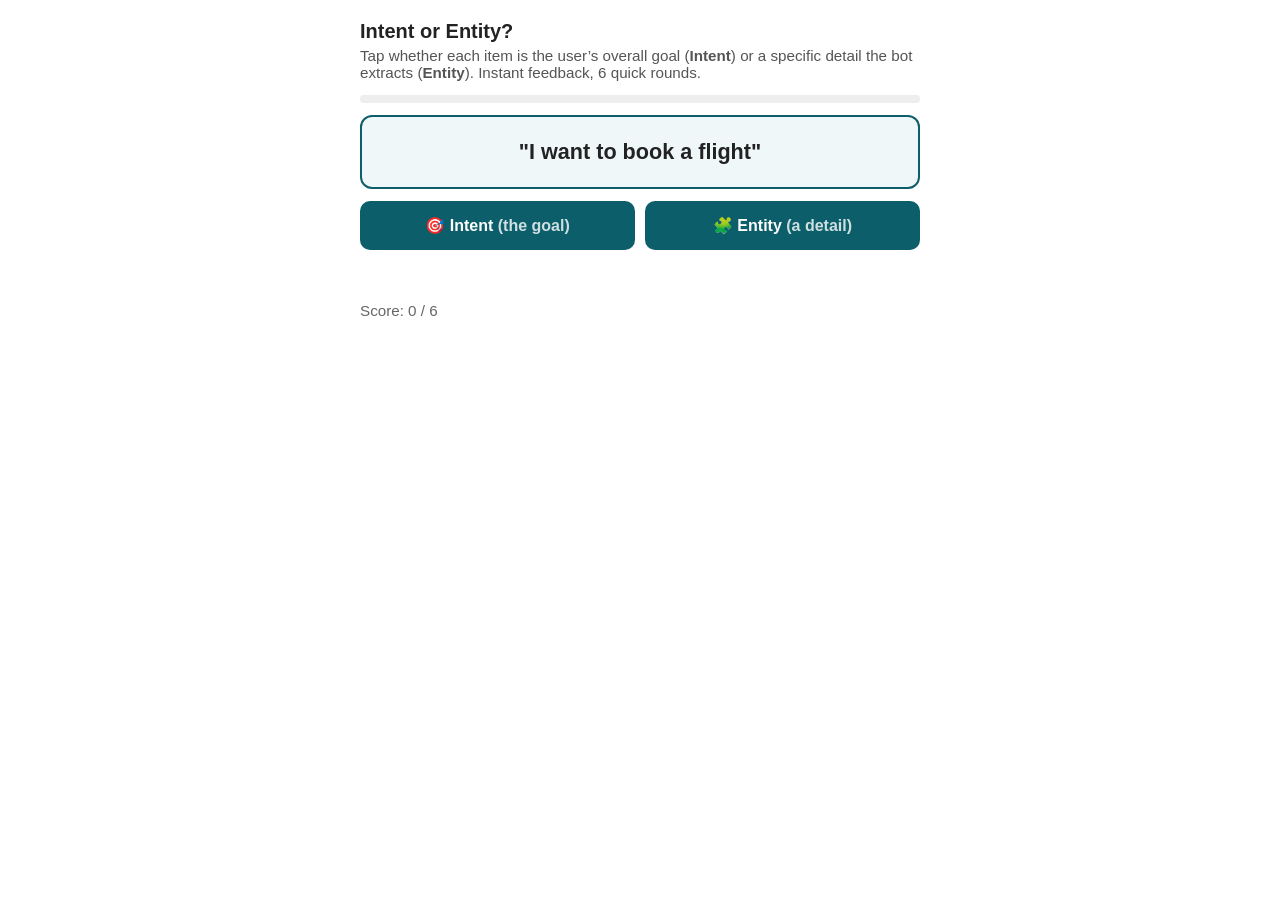
==== intent-or-entity-sorter.html @ b20c9c91 "Add files via upload" ====
<!doctype html>
<html lang="en">
<head>
<meta charset="utf-8">
<meta name="viewport" content="width=device-width,initial-scale=1">
<title>Intent or Entity? — sorter</title>
<style>
  :root{ --teal:#0C5F6A; --ink:#222; }
  *{box-sizing:border-box}
  body{font-family:-apple-system,BlinkMacSystemFont,"Segoe UI",Roboto,Helvetica,Arial,sans-serif;margin:0;padding:20px;background:#fff;color:var(--ink)}
  .wrap{max-width:560px;margin:0 auto}
  h1{font-size:1.25rem;margin:0 0 4px}
  p.sub{margin:0 0 14px;color:#555;font-size:.95rem}
  .bar{height:8px;background:#eee;border-radius:5px;overflow:hidden;margin:10px 0}
  .fill{height:100%;background:var(--teal);width:0;transition:width .3s}
  .item{font-size:1.35rem;font-weight:700;text-align:center;padding:22px 16px;border:2px solid var(--teal);border-radius:12px;background:#f0f7f8;margin:12px 0}
  .btns{display:flex;gap:10px}
  button.choice{flex:1;padding:15px;font-size:1rem;font-weight:600;border:0;border-radius:10px;background:var(--teal);color:#fff;cursor:pointer;transition:transform .08s}
  button.choice:hover{filter:brightness(1.08)}
  button.choice:active{transform:scale(.97)}
  .fb{margin-top:14px;padding:13px 15px;border-radius:10px;min-height:20px;font-size:.97rem}
  .fb.ok{background:#e8f5e9;border:1px solid #2e7d32}
  .fb.no{background:#fdecea;border:1px solid #c62828}
  .row{display:flex;justify-content:space-between;align-items:center;margin-top:12px}
  .score{color:#666;font-size:.95rem}
  button.next{padding:11px 20px;border:0;border-radius:10px;background:#444;color:#fff;cursor:pointer;font-weight:600}
  .hide{display:none}
  .done{text-align:center;padding:10px}
  .done .big{font-size:2rem;font-weight:800;color:var(--teal)}
</style>
</head>
<body>
<div class="wrap">
  <h1>Intent or Entity?</h1>
  <p class="sub">Tap whether each item is the user&rsquo;s overall goal (<strong>Intent</strong>) or a specific detail the bot extracts (<strong>Entity</strong>). Instant feedback, 6 quick rounds.</p>
  <div class="bar"><div class="fill" id="fill"></div></div>

  <div id="play">
    <div class="item" id="item"></div>
    <div class="btns">
      <button class="choice" onclick="answer('Intent')">🎯 Intent <span style="opacity:.8">(the goal)</span></button>
      <button class="choice" onclick="answer('Entity')">🧩 Entity <span style="opacity:.8">(a detail)</span></button>
    </div>
    <div class="fb" id="fb"></div>
    <div class="row">
      <span class="score" id="score">Score: 0 / 6</span>
      <button class="next hide" id="next" onclick="nxt()">Next &rarr;</button>
    </div>
  </div>

  <div id="end" class="done hide">
    <div class="big" id="endScore"></div>
    <p id="endMsg"></p>
    <button class="next" onclick="restart()">&#8635; Play again</button>
  </div>
</div>

<script>
  var Q=[
    {t:'"I want to book a flight"', a:'Intent', w:'the whole message is the goal (book_flight).'},
    {t:'Berlin  (a destination)',   a:'Entity', w:'a specific detail the bot extracts (destination).'},
    {t:'next Friday  (a date)',     a:'Entity', w:'an extracted detail (date).'},
    {t:'"Track my order"',          a:'Intent', w:'the user’s goal (track_order).'},
    {t:'large  (a coffee size)',    a:'Entity', w:'an extracted detail (size).'},
    {t:'"I’d like to order a coffee"', a:'Intent', w:'the goal (order_coffee).'}
  ];
  var i=0, s=0, answered=false;
  function $(id){return document.getElementById(id);}
  function render(){
    var q=Q[i];
    $('item').textContent=q.t;
    $('fb').className='fb'; $('fb').textContent='';
    $('next').classList.add('hide');
    $('fill').style.width=(i/Q.length*100)+'%';
    $('score').textContent='Score: '+s+' / '+Q.length;
    answered=false;
  }
  function answer(c){
    if(answered) return; answered=true;
    var q=Q[i], fb=$('fb');
    if(c===q.a){ s++; fb.className='fb ok'; fb.textContent='✓ Correct — '+q.w; }
    else { fb.className='fb no'; fb.textContent='✗ Not quite — it’s an '+q.a+'. Here, '+q.w; }
    $('score').textContent='Score: '+s+' / '+Q.length;
    $('next').classList.remove('hide');
  }
  function nxt(){
    i++;
    if(i>=Q.length){ finish(); return; }
    render();
  }
  function finish(){
    $('play').classList.add('hide');
    $('fill').style.width='100%';
    $('end').classList.remove('hide');
    $('endScore').textContent='🏆  '+s+' / '+Q.length;
    $('endMsg').textContent = s===Q.length ? 'Perfect — you’ve got the intent/entity split nailed. You’ll use exactly this when you build A2 in Dialogflow.'
      : (s>=4 ? 'Solid. Remember: one message → one intent (the goal) + the details are entities.' : 'Worth another go — the goal is the intent; each specific detail is an entity.');
  }
  function restart(){ i=0; s=0; $('end').classList.add('hide'); $('play').classList.remove('hide'); render(); }
  render();
</script>
</body>
</html>
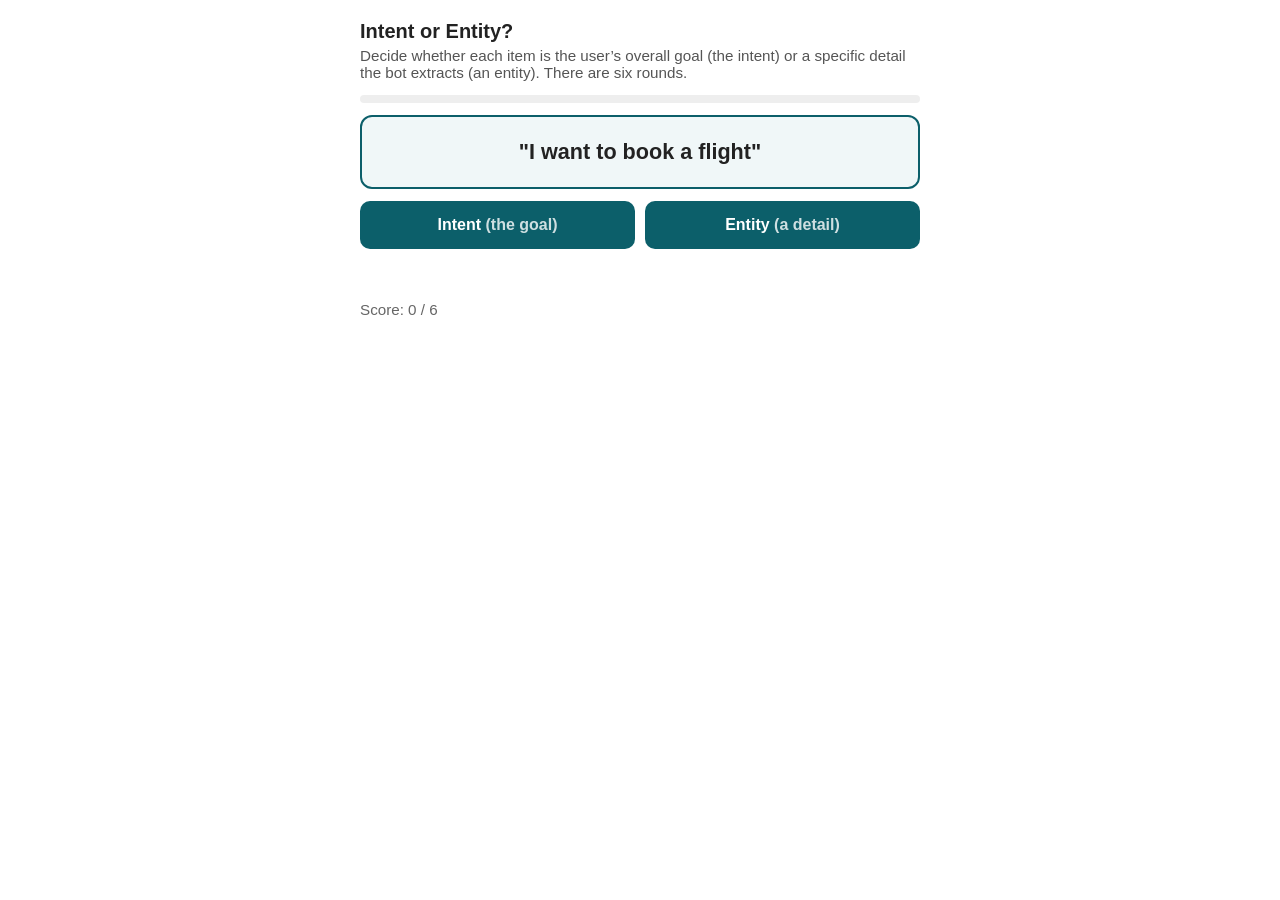
==== commit 1e94e7a7: "Polish pass: fact-check fixes, house voice, accessibility (28 Sep 2026)" ====
--- a/intent-or-entity-sorter.html
+++ b/intent-or-entity-sorter.html
@@ -1,9 +1,9 @@
 <!doctype html>
-<html lang="en">
+<html lang="en-AU">
 <head>
 <meta charset="utf-8">
 <meta name="viewport" content="width=device-width,initial-scale=1">
-<title>Intent or Entity? — sorter</title>
+<title>Intent or Entity? | CCN206 Module 4</title>
 <style>
   :root{ --teal:#0C5F6A; --ink:#222; }
   *{box-sizing:border-box}
@@ -26,46 +26,52 @@
   button.next{padding:11px 20px;border:0;border-radius:10px;background:#444;color:#fff;cursor:pointer;font-weight:600}
   .hide{display:none}
   .done{text-align:center;padding:10px}
-  .done .big{font-size:2rem;font-weight:800;color:var(--teal)}
+  .done .big{font-size:2rem;font-weight:800;color:var(--teal);margin:0}
+  .done .big:focus{outline:none}
+  :focus-visible{outline:3px solid #1c8a99;outline-offset:2px}
+  .sr-only{position:absolute!important;width:1px;height:1px;padding:0;margin:-1px;overflow:hidden;clip:rect(0,0,0,0);white-space:nowrap;border:0}
+  @media (prefers-reduced-motion:reduce){*{transition:none!important}}
 </style>
 </head>
 <body>
-<div class="wrap">
+<main class="wrap">
   <h1>Intent or Entity?</h1>
-  <p class="sub">Tap whether each item is the user&rsquo;s overall goal (<strong>Intent</strong>) or a specific detail the bot extracts (<strong>Entity</strong>). Instant feedback, 6 quick rounds.</p>
-  <div class="bar"><div class="fill" id="fill"></div></div>
+  <p class="sub">Decide whether each item is the user&rsquo;s overall goal (the intent) or a specific detail the bot extracts (an entity). There are six rounds.</p>
+  <div class="bar" aria-hidden="true"><div class="fill" id="fill"></div></div>
 
   <div id="play">
     <div class="item" id="item"></div>
     <div class="btns">
-      <button class="choice" onclick="answer('Intent')">🎯 Intent <span style="opacity:.8">(the goal)</span></button>
-      <button class="choice" onclick="answer('Entity')">🧩 Entity <span style="opacity:.8">(a detail)</span></button>
+      <button type="button" class="choice" onclick="answer('Intent')">Intent <span style="opacity:.8">(the goal)</span></button>
+      <button type="button" class="choice" onclick="answer('Entity')">Entity <span style="opacity:.8">(a detail)</span></button>
     </div>
     <div class="fb" id="fb"></div>
     <div class="row">
       <span class="score" id="score">Score: 0 / 6</span>
-      <button class="next hide" id="next" onclick="nxt()">Next &rarr;</button>
+      <button type="button" class="next hide" id="next" onclick="nxt()">Next</button>
     </div>
   </div>
 
   <div id="end" class="done hide">
-    <div class="big" id="endScore"></div>
+    <h2 class="big" id="endScore" tabindex="-1"></h2>
     <p id="endMsg"></p>
-    <button class="next" onclick="restart()">&#8635; Play again</button>
+    <button type="button" class="next" onclick="restart()">Play again</button>
   </div>
-</div>
+  <div id="sr" class="sr-only" aria-live="polite"></div>
+</main>
 
 <script>
   var Q=[
-    {t:'"I want to book a flight"', a:'Intent', w:'the whole message is the goal (book_flight).'},
-    {t:'Berlin  (a destination)',   a:'Entity', w:'a specific detail the bot extracts (destination).'},
-    {t:'next Friday  (a date)',     a:'Entity', w:'an extracted detail (date).'},
-    {t:'"Track my order"',          a:'Intent', w:'the user’s goal (track_order).'},
-    {t:'large  (a coffee size)',    a:'Entity', w:'an extracted detail (size).'},
-    {t:'"I’d like to order a coffee"', a:'Intent', w:'the goal (order_coffee).'}
+    {t:'"I want to book a flight"', a:'Intent', w:'The whole message states the goal (book_flight).'},
+    {t:'Berlin  (a destination)',   a:'Entity', w:'It is a specific detail the bot extracts (destination).'},
+    {t:'next Friday  (a date)',     a:'Entity', w:'It is a detail the bot extracts (date).'},
+    {t:'"Track my order"',          a:'Intent', w:'It states the user’s goal (track_order).'},
+    {t:'large  (a coffee size)',    a:'Entity', w:'It is a detail the bot extracts (size).'},
+    {t:'"I’d like to order a coffee"', a:'Intent', w:'It states the goal (order_coffee).'}
   ];
   var i=0, s=0, answered=false;
   function $(id){return document.getElementById(id);}
+  function say(msg){var r=$('sr');r.textContent='';setTimeout(function(){r.textContent=msg;},60);}
   function render(){
     var q=Q[i];
     $('item').textContent=q.t;
@@ -78,25 +84,29 @@
   function answer(c){
     if(answered) return; answered=true;
     var q=Q[i], fb=$('fb');
-    if(c===q.a){ s++; fb.className='fb ok'; fb.textContent='✓ Correct — '+q.w; }
-    else { fb.className='fb no'; fb.textContent='✗ Not quite — it’s an '+q.a+'. Here, '+q.w; }
+    if(c===q.a){ s++; fb.className='fb ok'; fb.textContent='Correct. '+q.w; }
+    else { fb.className='fb no'; fb.textContent='Not quite. It’s '+(q.a==='Intent'?'an intent':'an entity')+'. '+q.w; }
     $('score').textContent='Score: '+s+' / '+Q.length;
-    $('next').classList.remove('hide');
+    $('next').classList.remove('hide'); $('next').focus();
+    say(fb.textContent+' Score '+s+' of '+Q.length+'.');
   }
   function nxt(){
     i++;
     if(i>=Q.length){ finish(); return; }
-    render();
+    render(); document.querySelector('.btns .choice').focus();
+    say('Item '+(i+1)+' of '+Q.length+': '+Q[i].t);
   }
   function finish(){
     $('play').classList.add('hide');
     $('fill').style.width='100%';
     $('end').classList.remove('hide');
-    $('endScore').textContent='🏆  '+s+' / '+Q.length;
-    $('endMsg').textContent = s===Q.length ? 'Perfect — you’ve got the intent/entity split nailed. You’ll use exactly this when you build A2 in Dialogflow.'
-      : (s>=4 ? 'Solid. Remember: one message → one intent (the goal) + the details are entities.' : 'Worth another go — the goal is the intent; each specific detail is an entity.');
+    $('endScore').textContent='Score: '+s+' / '+Q.length;
+    $('endMsg').textContent = s===Q.length ? 'Well done. You will use this split between intents and entities when you build your A2 bot in Dialogflow.'
+      : (s>=4 ? 'A good result. Remember that a message has one intent (the goal), and the specific details in it are entities.' : 'Worth another go. The goal is the intent, and each specific detail is an entity.');
+    $('endScore').focus();
+    say('Game over. '+$('endScore').textContent+'. '+$('endMsg').textContent);
   }
-  function restart(){ i=0; s=0; $('end').classList.add('hide'); $('play').classList.remove('hide'); render(); }
+  function restart(){ i=0; s=0; $('end').classList.add('hide'); $('play').classList.remove('hide'); render(); document.querySelector('.btns .choice').focus(); }
   render();
 </script>
 </body>
